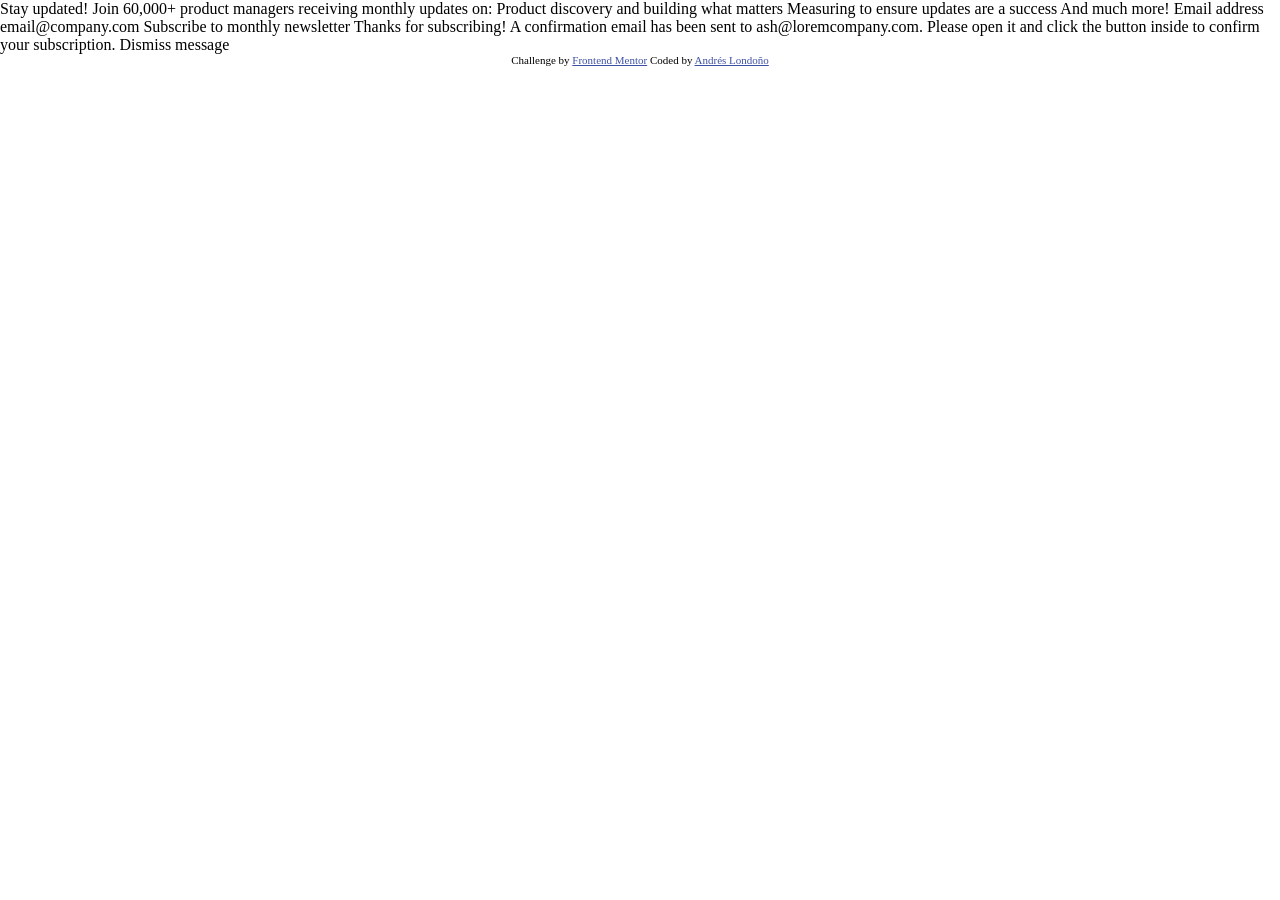
==== design/newsletter.html @ e6790ae2 "first commit" ====
<!DOCTYPE html>
<html lang="en">
  <head>
    <meta charset="UTF-8" />
    <meta name="viewport" content="width=device-width, initial-scale=1.0" />
    <link
      rel="icon"
      type="image/png"
      sizes="32x32"
      href="./assets/images/favicon-32x32.png"
    />
    <link rel="preconnect" href="https://fonts.googleapis.com" />
    <link rel="preconnect" href="https://fonts.gstatic.com" crossorigin />
    <link
      href="https://fonts.googleapis.com/css2?family=Barlow+Semi+Condensed:ital,wght@0,100;0,200;0,300;0,400;0,500;0,600;0,700;0,800;0,900;1,100;1,200;1,300;1,400;1,500;1,600;1,700;1,800;1,900&family=Fraunces:ital,opsz,wght@0,9..144,100..900;1,9..144,100..900&family=Inter:ital,opsz,wght@0,14..32,100..900;1,14..32,100..900&family=Manrope:wght@200..800&family=Montserrat:ital,wght@0,100..900;1,100..900&family=Poppins:ital,wght@0,100;0,200;0,300;0,400;0,500;0,600;0,700;0,800;0,900;1,100;1,200;1,300;1,400;1,500;1,600;1,700;1,800;1,900&family=Roboto:ital,wght@0,100..900;1,100..900&family=Space+Mono:ital,wght@0,400;0,700;1,400;1,700&display=swap"
      rel="stylesheet"
    />
    <link rel="stylesheet" href="./css/style.css" />
    <title>
      Frontend Mentor | Newsletter sign-up form with success message
    </title>
  </head>
  <body>
    <!-- Sign-up form start -->

    Stay updated! Join 60,000+ product managers receiving monthly updates on:
    Product discovery and building what matters Measuring to ensure updates are
    a success And much more! Email address email@company.com Subscribe to
    monthly newsletter

    <!-- Sign-up form end -->

    <!-- Success message start -->

    Thanks for subscribing! A confirmation email has been sent to
    ash@loremcompany.com. Please open it and click the button inside to confirm
    your subscription. Dismiss message

    <!-- Success message end -->

    <div class="attribution">
      Challenge by
      <a href="https://www.frontendmentor.io/challenges/newsletter-signup-form-with-success-message-3FC1AZbNrv" target="_blank"
        >Frontend Mentor</a
      >
      Coded by <a href="https://github.com/andreslondono00/newsletter-sign-up-with-success-message">Andrés Londoño</a>
    </div>
  </body>
</html>
---- design/css/style.css ----
* {
  margin: 0;
  padding: 0;
}

html,
body {
  height: 100%;
}

.attribution {
  font-size: 11px;
  text-align: center;
}
.attribution a {
  color: hsl(228, 45%, 44%);
}
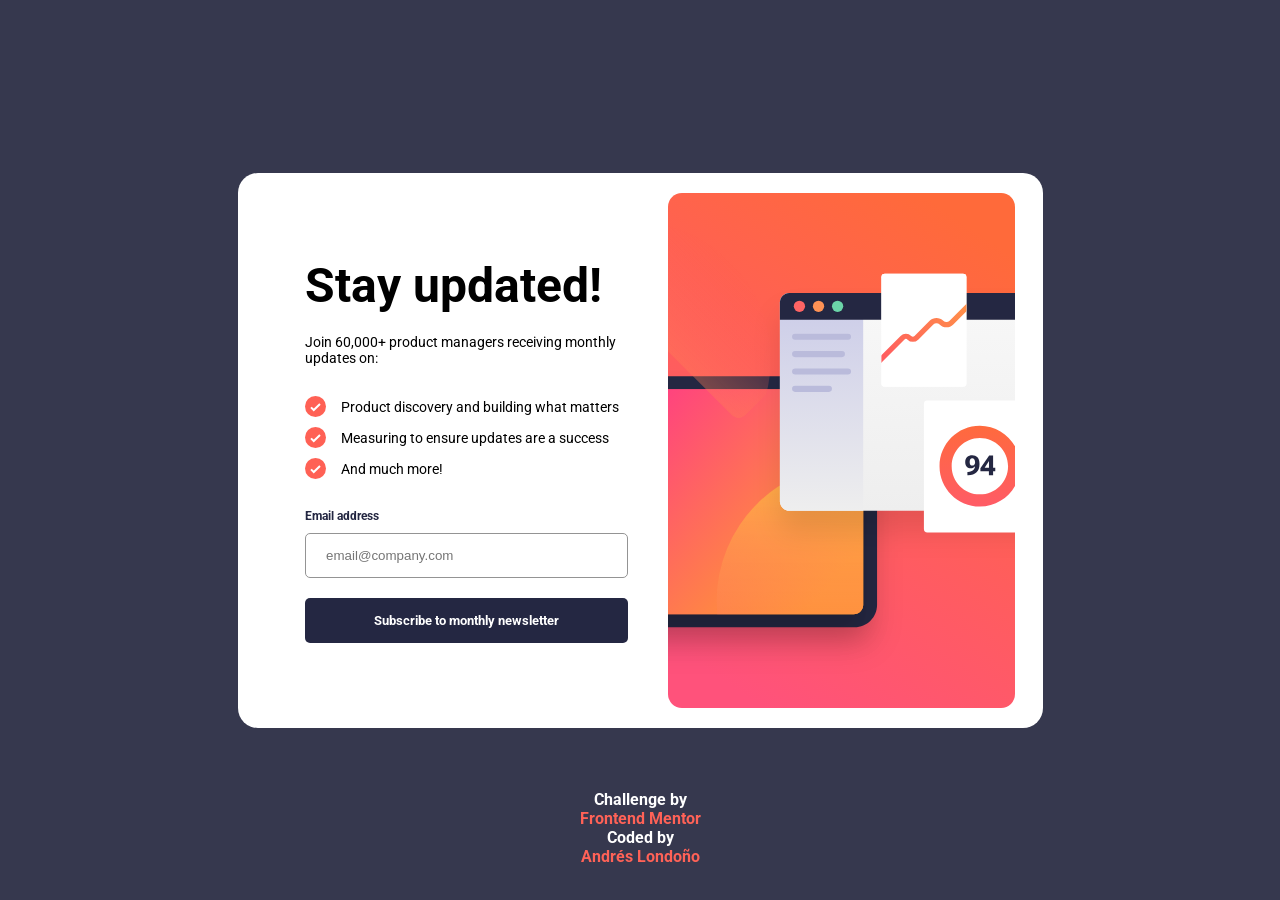
==== commit f81ab04b: "Desktop/Mobile Complete" ====
--- a/design/newsletter.html
+++ b/design/newsletter.html
@@ -1,49 +1,84 @@
 <!DOCTYPE html>
 <html lang="en">
-  <head>
-    <meta charset="UTF-8" />
-    <meta name="viewport" content="width=device-width, initial-scale=1.0" />
-    <link
-      rel="icon"
-      type="image/png"
-      sizes="32x32"
-      href="./assets/images/favicon-32x32.png"
-    />
-    <link rel="preconnect" href="https://fonts.googleapis.com" />
-    <link rel="preconnect" href="https://fonts.gstatic.com" crossorigin />
-    <link
-      href="https://fonts.googleapis.com/css2?family=Barlow+Semi+Condensed:ital,wght@0,100;0,200;0,300;0,400;0,500;0,600;0,700;0,800;0,900;1,100;1,200;1,300;1,400;1,500;1,600;1,700;1,800;1,900&family=Fraunces:ital,opsz,wght@0,9..144,100..900;1,9..144,100..900&family=Inter:ital,opsz,wght@0,14..32,100..900;1,14..32,100..900&family=Manrope:wght@200..800&family=Montserrat:ital,wght@0,100..900;1,100..900&family=Poppins:ital,wght@0,100;0,200;0,300;0,400;0,500;0,600;0,700;0,800;0,900;1,100;1,200;1,300;1,400;1,500;1,600;1,700;1,800;1,900&family=Roboto:ital,wght@0,100..900;1,100..900&family=Space+Mono:ital,wght@0,400;0,700;1,400;1,700&display=swap"
-      rel="stylesheet"
-    />
-    <link rel="stylesheet" href="./css/style.css" />
-    <title>
-      Frontend Mentor | Newsletter sign-up form with success message
-    </title>
-  </head>
-  <body>
-    <!-- Sign-up form start -->
 
-    Stay updated! Join 60,000+ product managers receiving monthly updates on:
-    Product discovery and building what matters Measuring to ensure updates are
-    a success And much more! Email address email@company.com Subscribe to
-    monthly newsletter
+<head>
+  <meta charset="UTF-8" />
+  <meta name="viewport" content="width=device-width, initial-scale=1.0" />
+  <link rel="icon" type="image/png" sizes="32x32" href="./assets/images/favicon-32x32.png" />
+  <link rel="preconnect" href="https://fonts.googleapis.com" />
+  <link rel="preconnect" href="https://fonts.gstatic.com" crossorigin />
+  <link
+    href="https://fonts.googleapis.com/css2?family=Barlow+Semi+Condensed:ital,wght@0,100;0,200;0,300;0,400;0,500;0,600;0,700;0,800;0,900;1,100;1,200;1,300;1,400;1,500;1,600;1,700;1,800;1,900&family=Fraunces:ital,opsz,wght@0,9..144,100..900;1,9..144,100..900&family=Inter:ital,opsz,wght@0,14..32,100..900;1,14..32,100..900&family=Manrope:wght@200..800&family=Montserrat:ital,wght@0,100..900;1,100..900&family=Poppins:ital,wght@0,100;0,200;0,300;0,400;0,500;0,600;0,700;0,800;0,900;1,100;1,200;1,300;1,400;1,500;1,600;1,700;1,800;1,900&family=Roboto:ital,wght@0,100..900;1,100..900&family=Space+Mono:ital,wght@0,400;0,700;1,400;1,700&display=swap"
+    rel="stylesheet" />
+  <link rel="stylesheet" href="./css/style.css" />
+  <title>
+    Frontend Mentor | Newsletter sign-up form with success message
+  </title>
+</head>
 
-    <!-- Sign-up form end -->
+<body>
+  <div class="container" id="container">
+    <div class="mobile_img"></div>
+    <div class="container_one">
+      <h1 class="s_u">Stay updated!</h1>
+      <p class="p_1">
+        Join 60,000+ product managers receiving monthly updates on:
+      </p>
+      <div class="checklist">
+        <div class="checklist_1">
+          <img src="../assets/images/icon-list.svg" alt="" />
+          <p class="p_2">Product discovery and building what matters</p>
+        </div>
+        <div class="checklist_2">
+          <img src="../assets/images/icon-list.svg" alt="" />
+          <p class="p_3">Measuring to ensure updates are a success</p>
+        </div>
+        <div class="checklist_3">
+          <img src="../assets/images/icon-list.svg" alt="" />
+          <p class="p_4">And much more!</p>
+        </div>
+      </div>
+      <form class="form" action="">
+        <div class="input_container">
+          <div class="label_container">
+            <label for="">Email address </label>
+            <span class="error_text" id="error_text">Valid email required</span>
+          </div>
+          <input type="email" id="email" placeholder="email@company.com" required />
+        </div>
+        <button onclick="onSubmit()" type="button">
+          Subscribe to monthly newsletter
+        </button>
+      </form>
+    </div>
+    <div class="container_two">
+      <img src="../assets/images/illustration-sign-up-desktop.svg" alt="" />
+    </div>
+  </div>
+  <div class="email_confirm_container" id="email_confirm_container">
+    <div class="button_success">
+      <img class="icon_success" src="../assets/images/icon-success.svg" alt="" />
+    </div>
+    <h1 class="t_f_s">Thanks for subscribing!</h1>
+    <p class="p_email">
+      A confirmation email has been sent to
+      <strong id="thanks_email"></strong> Please open it and click the
+      button inside to confirm your subscription.
+    </p>
+    <div class="confirm_form">
+      <button type="button" onclick="dismissMessage()">Dismiss message</button>
+    </div>
+  </div>
 
-    <!-- Success message start -->
+  <div class="attribution">
+    Challenge by
+    <a href="https://www.frontendmentor.io/challenges/newsletter-signup-form-with-success-message-3FC1AZbNrv"
+      target="_blank">Frontend Mentor</a>
+    Coded by
+    <a href="https://github.com/andreslondono00/newsletter-sign-up-with-success-message" target="_blank">Andrés
+      Londoño</a>
+  </div>
+  <script type="text/javascript" src="./js/newsletter.js"></script>
+</body>
 
-    Thanks for subscribing! A confirmation email has been sent to
-    ash@loremcompany.com. Please open it and click the button inside to confirm
-    your subscription. Dismiss message
-
-    <!-- Success message end -->
-
-    <div class="attribution">
-      Challenge by
-      <a href="https://www.frontendmentor.io/challenges/newsletter-signup-form-with-success-message-3FC1AZbNrv" target="_blank"
-        >Frontend Mentor</a
-      >
-      Coded by <a href="https://github.com/andreslondono00/newsletter-sign-up-with-success-message">Andrés Londoño</a>
-    </div>
-  </body>
-</html>
+</html>
--- a/design/css/style.css
+++ b/design/css/style.css
@@ -8,10 +8,388 @@
   height: 100%;
 }
 
+body {
+  font-family: Roboto;
+  font-size: 16px;
+  background-color: hsl(235, 18%, 26%);
+  display: flex;
+  flex-direction: column;
+  align-items: center;
+  justify-content: center;
+}
+
+.container {
+  width: 805px;
+  height: 555px;
+  background-color: white;
+  border-radius: 20px;
+  display: flex;
+  justify-content: center;
+  align-items: center;
+  box-sizing: border-box;
+  /* display: none; */
+}
+
+.container_one {
+  display: flex;
+  flex-direction: column;
+  align-items: center;
+  width: 50%;
+  padding: 0px 40px;
+  box-sizing: border-box;
+}
+
+.container_two {
+  display: flex;
+}
+
+.container_two img {
+  width: 100%;
+  height: 515px;
+}
+
+.checklist {
+  display: flex;
+  flex-direction: column;
+  width: 100%;
+  font-size: 14px;
+}
+
+.checklist_1,
+.checklist_2,
+.checklist_3 {
+  display: flex;
+  gap: 15px;
+  margin-top: 10px;
+  align-items: center;
+}
+
+.s_u {
+  font-size: 48px;
+  width: 100%;
+}
+
+.p_1 {
+  margin-top: 20px;
+  width: 100%;
+  font-size: 14px;
+}
+
+.checklist {
+  margin-top: 20px;
+}
+
+.input_container {
+  display: flex;
+  flex-direction: column;
+  gap: 10px;
+}
+
+.form .input_container .label_container {
+  display: flex;
+  align-items: center;
+  justify-content: space-between;
+}
+
+.input_container .label_container .error_text {
+  font-size: 12px;
+  font-weight: 700;
+  color: hsl(4, 100%, 67%);
+  display: none;
+}
+
+.form .input_container .input_error {
+  border: 1px solid hsl(4, 100%, 67%);
+  background-color: hsl(0deg 100% 93.7%);
+}
+
+.form .input_container .input_error::placeholder {
+  color: hsl(4, 100%, 67%);
+}
+
+.form {
+  width: 100%;
+  margin-top: 30px;
+}
+
+.form .input_container label {
+  font-size: 12px;
+  font-family: Roboto;
+  color: hsl(234, 29%, 20%);
+  font-weight: 700;
+}
+
+.form .input_container input {
+  height: 45px;
+  border-radius: 5px;
+  width: 100%;
+  border: 1px solid hsl(0, 0%, 58%);
+  padding: 0px 20px;
+  box-sizing: border-box;
+}
+
+.form .input_container input:hover {
+  cursor: pointer;
+}
+
+.form button {
+  width: 100%;
+  margin-top: 20px;
+  height: 45px;
+  background-color: hsl(234, 29%, 20%);
+  color: white;
+  font-family: Roboto;
+  font-weight: 700;
+  border-radius: 5px;
+  border: none;
+}
+
+.form button:hover {
+  background: #ff5968;
+  background: linear-gradient(90deg,
+      rgba(255, 89, 104, 1) 0%,
+      rgba(255, 115, 86, 1) 50%,
+      rgba(255, 105, 59, 1) 100%);
+  cursor: pointer;
+  box-shadow: 0px 5px 20px hsl(4, 100%, 67%);
+}
+
+.email_confirm_container {
+  width: 440px;
+  height: 450px;
+  background-color: white;
+  display: flex;
+  flex-direction: column;
+  align-items: center;
+  justify-content: center;
+  border-radius: 20px;
+  padding: 50px;
+  box-sizing: border-box;
+  display: none;
+}
+
+.button_success {
+  width: 100%;
+  position: relative;
+  bottom: 0px;
+}
+
+.icon_success {
+  width: 60px;
+}
+
+.t_f_s {
+  font-size: 48px;
+  margin-top: 30px;
+  line-height: 45px;
+}
+
+.p_email {
+  margin-top: 30px;
+  font-size: 15px;
+}
+
+.confirm_form {
+  width: 100%;
+}
+
+.confirm_form button {
+  width: 100%;
+  margin-top: 35px;
+  height: 45px;
+  background-color: hsl(234, 29%, 20%);
+  color: white;
+  font-family: Roboto;
+  font-weight: 700;
+  border-radius: 5px;
+  border: none;
+}
+
+.confirm_form button:hover {
+  background: #ff5968;
+  background: linear-gradient(90deg,
+      rgba(255, 89, 104, 1) 0%,
+      rgba(255, 115, 86, 1) 50%,
+      rgba(255, 105, 59, 1) 100%);
+  cursor: pointer;
+  box-shadow: 0px 5px 20px hsl(4, 100%, 67%);
+}
+
 .attribution {
-  font-size: 11px;
+  position: absolute;
+  width: 100%;
+  height: 80px;
+  bottom: 30px;
+  font-family: Roboto;
+  font-size: 16px;
+  font-weight: 700;
   text-align: center;
-}
+  display: flex;
+  flex-direction: column;
+  color: white;
+}
+
 .attribution a {
-  color: hsl(228, 45%, 44%);
-}
+  color: hsl(4, 100%, 67%);
+  text-decoration: none;
+}
+
+/* Mobile*/
+
+@media (max-width: 768px) {
+  .container {
+    width: 100%;
+    height: 100%;
+    display: flex;
+    flex-direction: column;
+    justify-content: flex-start;
+    border-radius: 0;
+    /* display: none; */
+  }
+
+  .mobile_img {
+    width: 100%;
+    height: 284px;
+    background-image: url(../../assets/images/illustration-sign-up-mobile.svg);
+    background-repeat: no-repeat;
+    background-size: cover;
+    border-radius: 0px 0px 10px 10px;
+  }
+
+  .container_one {
+    display: flex;
+    height: 25%;
+    width: 100%;
+  }
+
+  .container_two {
+    display: none;
+  }
+
+  .s_u {
+    font-size: 38px;
+    width: 100%;
+    margin-top: 20px;
+  }
+
+  .p_1 {
+    font-size: 16px;
+    line-height: 20px;
+  }
+
+  .checklist {
+    font-size: 16px;
+    margin-top: 10px;
+  }
+
+  .checklist_1,
+  .checklist_2,
+  .checklist_3 {
+    align-items: stretch;
+  }
+
+  .checklist img {
+    margin-bottom: 20px;
+  }
+
+  .form {
+    width: 100%;
+    margin-top: 20px;
+  }
+
+  .form .input_container input {
+    height: 50px;
+    border-radius: 5px;
+    width: 100%;
+    border: 1px solid hsl(0, 0%, 58%);
+    padding: 0px 20px;
+    box-sizing: border-box;
+    font-size: 14px;
+  }
+
+  .form button {
+    width: 100%;
+    margin-top: 20px;
+    height: 50px;
+    background-color: hsl(234, 29%, 20%);
+    color: white;
+    font-family: Roboto;
+    font-weight: 700;
+    border-radius: 5px;
+    border: none;
+    font-size: 14px;
+  }
+
+  .form button:hover {
+    background: #ff5968;
+    background: linear-gradient(90deg,
+        rgba(255, 89, 104, 1) 0%,
+        rgba(255, 115, 86, 1) 50%,
+        rgba(255, 105, 59, 1) 100%);
+    cursor: pointer;
+    box-shadow: 0px 5px 20px hsl(4, 100%, 67%);
+  }
+
+  .email_confirm_container {
+    width: 100%;
+    height: 100%;
+    border-radius: 0;
+    padding: 30px;
+    display: none;
+  }
+
+  .t_f_s {
+    font-size: 40px;
+  }
+
+  .p_email {
+    font-size: 16px;
+    line-height: 24px;
+  }
+
+  .icon_success {
+    width: 64px;
+    height: 64px;
+  }
+
+  .icon_success,
+  .t_f_s,
+  .p_email {
+    position: relative;
+    bottom: 100px;
+  }
+
+  .confirm_form {
+    position: relative;
+    top: 200px;
+  }
+
+  .confirm_form button {
+    height: 50px;
+    border-radius: 10px;
+  }
+
+  .confirm_form button:hover {
+    background: #ff5968;
+    background: linear-gradient(90deg,
+        rgba(255, 89, 104, 1) 0%,
+        rgba(255, 115, 86, 1) 50%,
+        rgba(255, 105, 59, 1) 100%);
+    cursor: pointer;
+    box-shadow: 0px 5px 20px hsl(4, 100%, 67%);
+  }
+
+  .attribution {
+    display: none;
+  }
+}
+
+/* Tablet Image*/
+
+@media (min-width: 375px) {
+  .mobile_img {
+    height: 360px;
+    background-image: url(../../assets/images/illustration-sign-up-tablet.svg);
+    background-position-y: -12px;
+  }
+}
